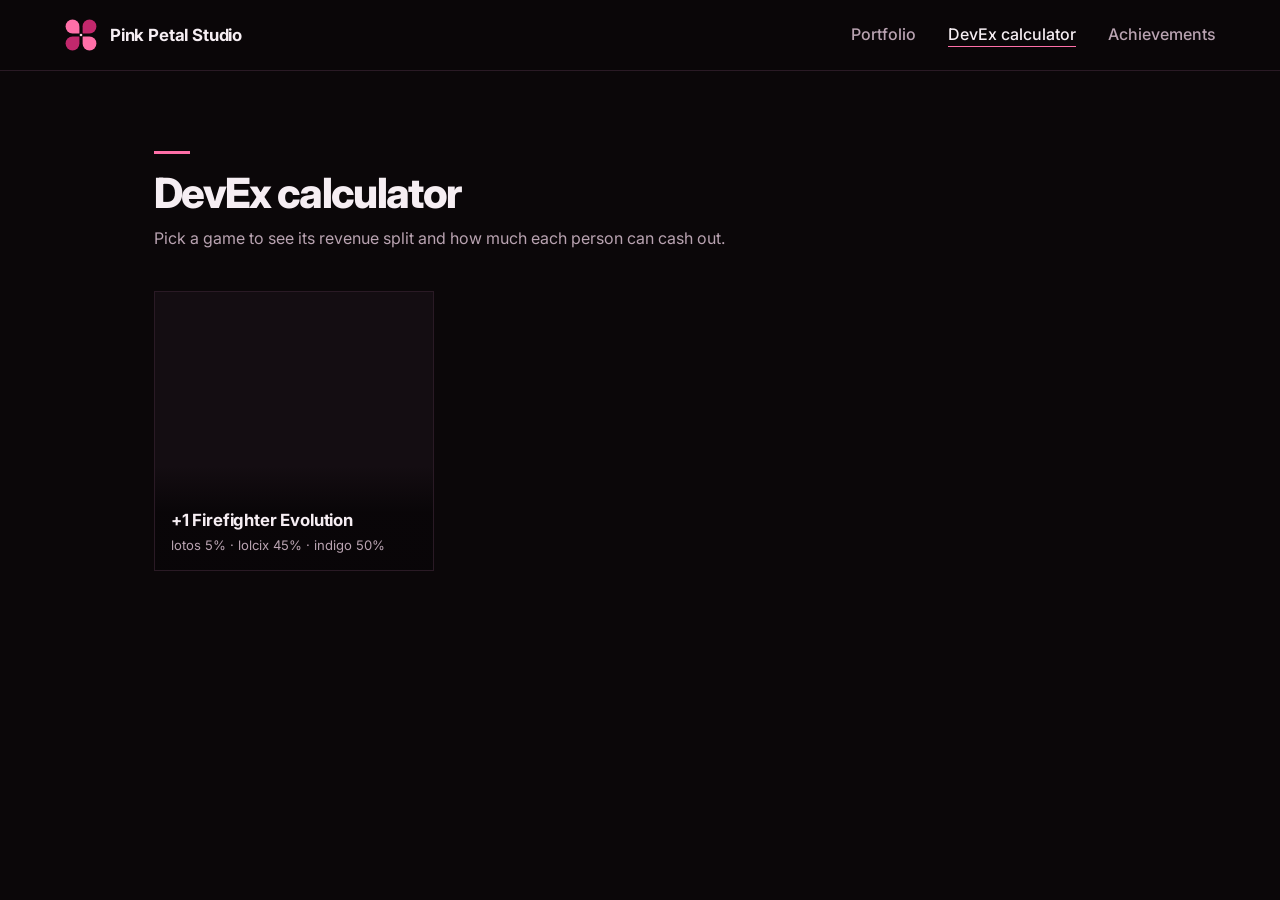
==== devex.html @ 67e87650 "Add DevEx calculator page New nav link next to Portfolio opens devex.html: pick a game, enter the Ro" ====
<!DOCTYPE html>
<html lang="en">
<head>
<meta charset="utf-8">
<meta name="viewport" content="width=device-width, initial-scale=1">
<meta name="theme-color" content="#0b0709">
<title>DevEx calculator – Pink Petal Studio</title>
<link rel="icon" type="image/svg+xml" href="logo.svg">
<link rel="alternate icon" type="image/png" href="favicon.png">
<link rel="preconnect" href="https://fonts.googleapis.com">
<link href="https://fonts.googleapis.com/css2?family=Inter:wght@400;500;600;700;800&display=swap" rel="stylesheet">
<style>
:root{
  --bg:#0b0709; --card:#140d12; --line:#2a1a25; --text:#f6eef3; --mute:#b9a3b1; --dim:#7d6876;
  --accent:#ff6fa8; --ease:cubic-bezier(.2,.8,.2,1);
  --display:'Inter',system-ui,sans-serif; --body:'Inter',system-ui,sans-serif;
  color-scheme:dark;
}
*{box-sizing:border-box;margin:0}
html{background:var(--bg)}
body{font-family:var(--body);color:var(--text);background:var(--bg);line-height:1.6}
::selection{background:var(--accent);color:#000}
a{color:inherit;text-decoration:none}
:focus-visible{outline:2px solid var(--accent);outline-offset:3px}

/* NAV (as on index.html) */
nav{display:flex;justify-content:space-between;align-items:center;gap:16px;padding:18px 5vw;position:sticky;top:0;z-index:10;
  background:rgba(11,7,9,.8);-webkit-backdrop-filter:blur(12px);backdrop-filter:blur(12px);border-bottom:1px solid var(--line)}
.logo{font-family:var(--display);font-weight:700;font-size:1.05rem;letter-spacing:-.01em;display:flex;align-items:center;gap:12px}
.logo img{width:34px;height:34px;display:block}
nav ul{display:flex;gap:32px;list-style:none;font-weight:500}
nav ul a{position:relative;color:var(--mute);transition:color .2s}
nav ul a::after{content:"";position:absolute;left:0;right:0;bottom:-3px;height:1px;background:var(--accent);
  transform:scaleX(0);transform-origin:left;transition:transform .3s var(--ease)}
nav ul a:hover,nav ul a[aria-current]{color:var(--text)}
nav ul a:hover::after,nav ul a:focus-visible::after,nav ul a[aria-current]::after{transform:scaleX(1)}

main{padding:80px 5vw 100px;max-width:1100px;margin:auto}
h1{font-family:var(--display);font-weight:800;font-size:clamp(1.8rem,4.5vw,2.6rem);line-height:1.15;letter-spacing:-.04em;margin-bottom:8px}
h1::before{content:"";display:block;width:36px;height:3px;margin-bottom:16px;background:var(--accent)}
.lead{max-width:60ch;margin-bottom:40px;color:var(--mute)}

/* GAME PICKER (cards as on index.html) */
.gl{display:grid;grid-template-columns:repeat(auto-fill,minmax(220px,280px));gap:16px}
.gcard{position:relative;display:block;aspect-ratio:1;overflow:hidden;background:var(--card);border:1px solid var(--line);
  transition:border-color .25s,transform .25s var(--ease)}
.gcard:hover{border-color:var(--accent);transform:translateY(-3px)}
.gcard img{position:absolute;inset:0;width:100%;height:100%;object-fit:cover;transition:transform .5s var(--ease)}
.gcard:hover img{transform:scale(1.05)}
.gcard .info{position:absolute;left:0;right:0;bottom:0;padding:44px 16px 14px;background:linear-gradient(transparent,rgba(8,5,7,.92) 45%)}
.gcard h3{font-family:var(--display);font-weight:700;font-size:1.05rem;line-height:1.3;letter-spacing:-.01em;margin-bottom:4px}
.gcard .meta{font-size:.82rem;color:var(--mute)}

/* CALCULATOR */
.back{display:inline-block;color:var(--mute);margin-bottom:28px;transition:color .2s}
.back:hover{color:var(--text)}
.game{display:flex;align-items:center;gap:18px}
.game img{width:64px;height:64px;flex:none;background:var(--card)}
.game img:not([src]){visibility:hidden}
.panel{background:var(--card);border:1px solid var(--line);padding:22px;margin-bottom:16px}
label{display:block;color:var(--mute);font-size:.9rem;margin-bottom:8px}
.inp{display:flex;align-items:center;gap:12px;border-bottom:2px solid var(--line);transition:border-color .2s}
.inp:focus-within{border-color:var(--accent)}
.inp input{flex:1;min-width:0;font:inherit;font-family:var(--display);font-weight:800;font-size:clamp(2rem,7vw,3rem);letter-spacing:-.03em;
  font-variant-numeric:tabular-nums;color:var(--text);background:none;border:0;outline:0;padding:4px 0}
.inp input::placeholder{color:var(--dim)}
.inp span{font-weight:700;font-size:1.3rem;color:var(--mute)}
.total{margin-top:12px;color:var(--mute);font-variant-numeric:tabular-nums}
.total b{color:var(--text);font-weight:600}
.people{display:grid;grid-template-columns:repeat(auto-fit,minmax(220px,1fr));gap:16px}
.person{background:var(--card);border:1px solid var(--line);padding:20px 22px}
.who{display:flex;justify-content:space-between;align-items:baseline;gap:12px}
.who b{font-family:var(--display);font-size:1.15rem;font-weight:700}
.who span{color:var(--accent);font-weight:700}
.bar{height:4px;background:var(--line);margin:12px 0 16px}
.bar i{display:block;height:100%;background:var(--accent);transition:width .5s var(--ease)}
.rbx{font-family:var(--display);font-weight:800;font-size:1.9rem;line-height:1.2;letter-spacing:-.03em;font-variant-numeric:tabular-nums;overflow-wrap:anywhere}
.pln{color:var(--mute);font-variant-numeric:tabular-nums}
.pln b{color:var(--text);font-weight:600;font-size:1.1rem}
.note{color:var(--dim);font-size:.85rem;margin-top:18px}
.warn{color:#ff9fc2}

@media (max-width:640px){nav ul{gap:16px;font-size:.9rem}.logo span,nav .wide{display:none}main{padding-top:48px}.gl{grid-template-columns:minmax(0,340px)}}
@media (prefers-reduced-motion:reduce){*,*::before,*::after{animation:none!important;transition:none!important}}
</style>
</head>
<body>
<nav>
  <a class="logo" href="index.html"><img src="logo.svg" alt="Pink Petal Studio logo"><span>Pink Petal Studio</span></a>
  <ul>
    <li><a href="index.html#games">Portfolio</a></li>
    <li><a href="devex.html" aria-current="page">DevEx<span class="wide"> calculator</span></a></li>
    <li><a href="index.html#achievements">Achievements</a></li>
  </ul>
</nav>

<main id="app"></main>

<script src="shared.js"></script>
<script>
const gid = new URLSearchParams(location.search).get('id');
const app = document.getElementById('app');
const nameOf = id => CONFIG.names?.[id] || 'Game '+id;
const splitOf = id => Object.entries(CONFIG.payouts?.[id] || {});
const pln = new Intl.NumberFormat('en-US',{minimumFractionDigits:2,maximumFractionDigits:2});
let games = [], usdPln = CONFIG.usdPln, rateDate = null, rateFailed = false;

// "100000", "100,000", "100 000", "100k", "1.5m" -> number of Robux
function parseRobux(s){
  const m = String(s).toLowerCase().replace(/[\s,_]/g,'').match(/^(\d*\.?\d+)([km]?)$/);
  return m ? +m[1] * (m[2]==='k' ? 1e3 : m[2]==='m' ? 1e6 : 1) : null;
}

function renderPicker(){
  app.innerHTML = `<h1>DevEx calculator</h1>
    <p class="lead">Pick a game to see its revenue split and how much each person can cash out.</p>
    <div class="gl">${CONFIG.games.map(id => {
      const g = games.find(x => x.inputId === id), split = splitOf(id);
      return `<a class="gcard" href="devex.html?id=${encodeURIComponent(id)}">
        ${g?.icon ? `<img src="${esc(g.icon)}" alt="" loading="lazy">` : ''}
        <div class="info"><h3>${esc(g?.name || nameOf(id))}</h3>
        <div class="meta">${split.length ? split.map(([who,p]) => `${esc(who)} ${p}%`).join(' · ') : 'No split set yet'}</div></div>
      </a>`; }).join('')}</div>`;
}

function renderCalc(){
  const split = splitOf(gid), sum = split.reduce((a,[,p]) => a+p, 0);
  app.innerHTML = `<a class="back" href="devex.html">← All games</a>
    <div class="game"><img id="icon" alt=""><div><h1 id="gname">${esc(nameOf(gid))}</h1></div></div>
    <p class="lead">Revenue split: ${split.length ? split.map(([who,p]) => `${esc(who)} ${p}%`).join(' · ') : 'none'}</p>
    ${!split.length ? `<p class="warn">No revenue split set for this game. Add it to CONFIG.payouts in shared.js.</p>` : `
    <div class="panel">
      <label for="rbx">Robux to cash out</label>
      <div class="inp"><input id="rbx" inputmode="decimal" autocomplete="off" placeholder="100,000" aria-describedby="total"><span>R$</span></div>
      <p class="total" id="total" aria-live="polite"></p>
    </div>
    <div class="people">${split.map(([who,p], i) => `<div class="person">
      <div class="who"><b>${esc(who)}</b><span>${p}%</span></div>
      <div class="bar"><i style="width:${Math.min(100,p)}%"></i></div>
      <div class="rbx" id="r${i}">–</div><div class="pln" id="p${i}">&nbsp;</div>
    </div>`).join('')}</div>
    ${sum !== 100 ? `<p class="warn note">The split adds up to ${sum}%, not 100%.</p>` : ''}
    <p class="note" id="rate"></p>`}`;
  const inp = document.getElementById('rbx');
  if(inp){ inp.addEventListener('input', update); update(); }
  showGame();
}

function update(){
  const inp = document.getElementById('rbx'); if(!inp) return;
  const r = parseRobux(inp.value), split = splitOf(gid), usd = r * CONFIG.robuxUsd;
  document.getElementById('total').innerHTML = r == null
    ? (inp.value.trim() ? 'Enter a number, e.g. 100000 or 100k' : 'Enter the amount of Robux the game earned')
    : `= <b>${pln.format(usd)} USD</b> · <b>${pln.format(usd * usdPln)} PLN</b>`;
  split.forEach(([, p], i) => {
    const share = r == null ? null : r * p / 100;
    document.getElementById('r'+i).textContent = share == null ? '–' : nf.format(Math.floor(share))+' R$';
    document.getElementById('p'+i).innerHTML = share == null ? '&nbsp;'
      : `<b>${pln.format(share * CONFIG.robuxUsd * usdPln)} PLN</b> · ${pln.format(share * CONFIG.robuxUsd)} USD`;
  });
  document.getElementById('rate').textContent = `1 R$ = ${CONFIG.robuxUsd} USD · 1 USD = ${usdPln} PLN `+
    (rateDate ? `(NBP rate from ${new Date(rateDate).toLocaleDateString('en-US',{day:'numeric',month:'short',year:'numeric',timeZone:'UTC'})})`
             : rateFailed ? '(fixed rate, live NBP rate unavailable)' : '(loading the NBP rate…)');
}

function showGame(){        // fill in the icon and Roblox name once they load
  const g = games.find(x => x.inputId === gid); if(!g) return;
  if(g.icon) document.getElementById('icon').src = g.icon;
  document.getElementById('gname').textContent = g.name;
  document.title = g.name+' – DevEx calculator';
}

gid ? renderCalc() : renderPicker();
fetchGames().then(g => { games = g; gid ? showGame() : renderPicker(); }).catch(e => console.warn('Could not fetch games:', e));
getJSON('https://api.nbp.pl/api/exchangerates/rates/a/usd/?format=json').then(j => {
  const r = j.rates?.[0]; if(!r?.mid) return;
  usdPln = r.mid; rateDate = r.effectiveDate; update();
}).catch(e => { rateFailed = true; update(); console.warn('Could not fetch the USD/PLN rate:', e); });
</script>
</body>
</html>
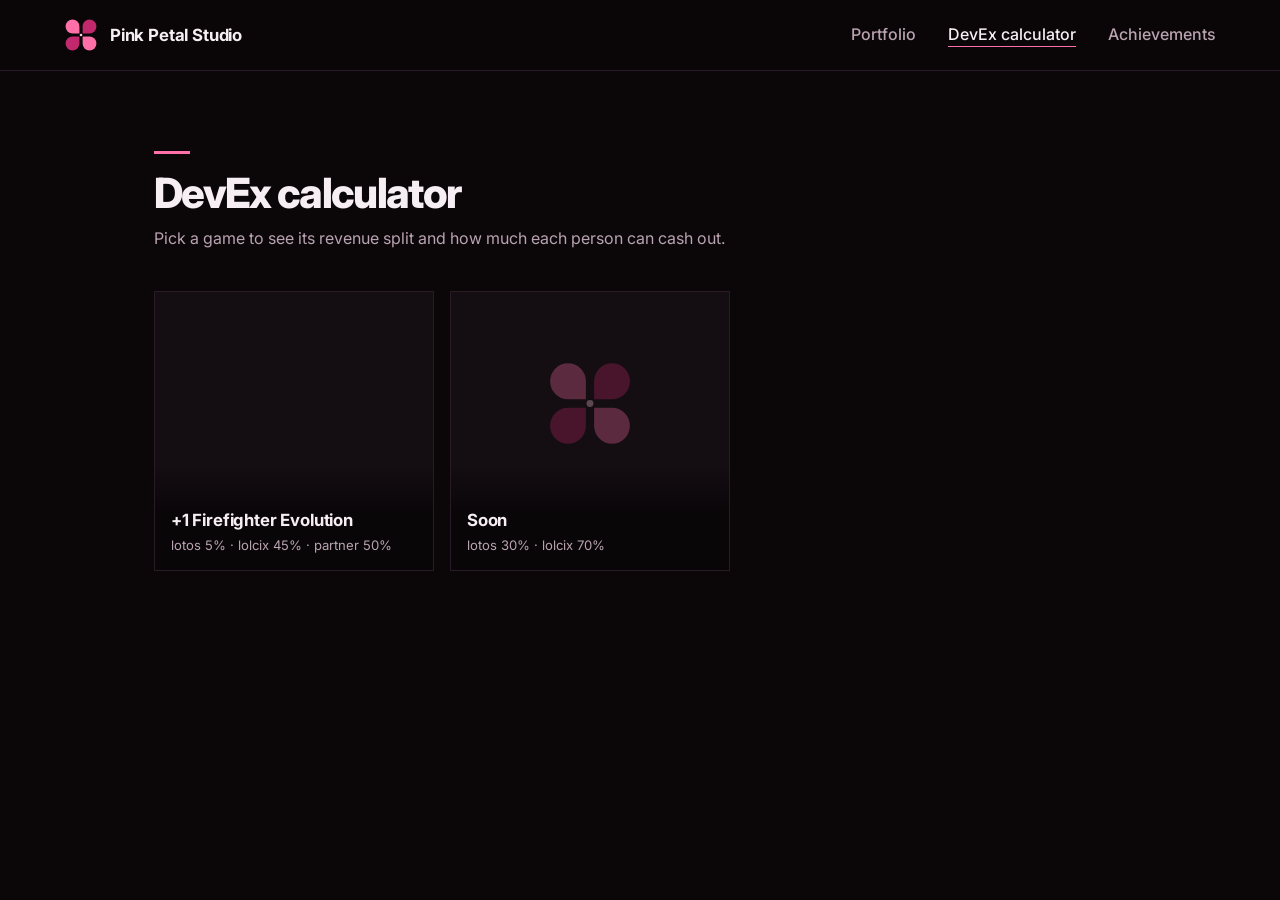
==== commit 41d2dec4: "DevEx calculator: add upcoming game "Soon" (lotos 30%, lolcix 70%) Games that are not on Roblox yet " ====
--- a/devex.html
+++ b/devex.html
@@ -50,6 +50,8 @@
 .gcard .info{position:absolute;left:0;right:0;bottom:0;padding:44px 16px 14px;background:linear-gradient(transparent,rgba(8,5,7,.92) 45%)}
 .gcard h3{font-family:var(--display);font-weight:700;font-size:1.05rem;line-height:1.3;letter-spacing:-.01em;margin-bottom:4px}
 .gcard .meta{font-size:.82rem;color:var(--mute)}
+.gcard .ph{position:absolute;inset:0;display:grid;place-items:center;padding-bottom:20%}
+.gcard .ph img{position:static;width:32%;height:auto;opacity:.3}
 
 /* CALCULATOR */
 .back{display:inline-block;color:var(--mute);margin-bottom:28px;transition:color .2s}
@@ -102,6 +104,7 @@
 const app = document.getElementById('app');
 const nameOf = id => CONFIG.names?.[id] || 'Game '+id;
 const splitOf = id => Object.entries(CONFIG.payouts?.[id] || {});
+const onRoblox = id => CONFIG.games.includes(id);   // other games only have a split (not released yet)
 const pln = new Intl.NumberFormat('en-US',{minimumFractionDigits:2,maximumFractionDigits:2});
 let games = [], usdPln = CONFIG.usdPln, rateDate = null, rateFailed = false;
 
@@ -114,10 +117,10 @@
 function renderPicker(){
   app.innerHTML = `<h1>DevEx calculator</h1>
     <p class="lead">Pick a game to see its revenue split and how much each person can cash out.</p>
-    <div class="gl">${CONFIG.games.map(id => {
+    <div class="gl">${[...new Set([...CONFIG.games, ...Object.keys(CONFIG.payouts || {})])].map(id => {
       const g = games.find(x => x.inputId === id), split = splitOf(id);
       return `<a class="gcard" href="devex.html?id=${encodeURIComponent(id)}">
-        ${g?.icon ? `<img src="${esc(g.icon)}" alt="" loading="lazy">` : ''}
+        ${g?.icon ? `<img src="${esc(g.icon)}" alt="" loading="lazy">` : onRoblox(id) ? '' : '<div class="ph"><img src="logo.svg" alt=""></div>'}
         <div class="info"><h3>${esc(g?.name || nameOf(id))}</h3>
         <div class="meta">${split.length ? split.map(([who,p]) => `${esc(who)} ${p}%`).join(' · ') : 'No split set yet'}</div></div>
       </a>`; }).join('')}</div>`;
@@ -126,7 +129,7 @@
 function renderCalc(){
   const split = splitOf(gid), sum = split.reduce((a,[,p]) => a+p, 0);
   app.innerHTML = `<a class="back" href="devex.html">← All games</a>
-    <div class="game"><img id="icon" alt=""><div><h1 id="gname">${esc(nameOf(gid))}</h1></div></div>
+    <div class="game"><img id="icon" alt=""${onRoblox(gid) ? '' : ' src="logo.svg"'}><div><h1 id="gname">${esc(nameOf(gid))}</h1></div></div>
     <p class="lead">Revenue split: ${split.length ? split.map(([who,p]) => `${esc(who)} ${p}%`).join(' · ') : 'none'}</p>
     ${!split.length ? `<p class="warn">No revenue split set for this game. Add it to CONFIG.payouts in shared.js.</p>` : `
     <div class="panel">
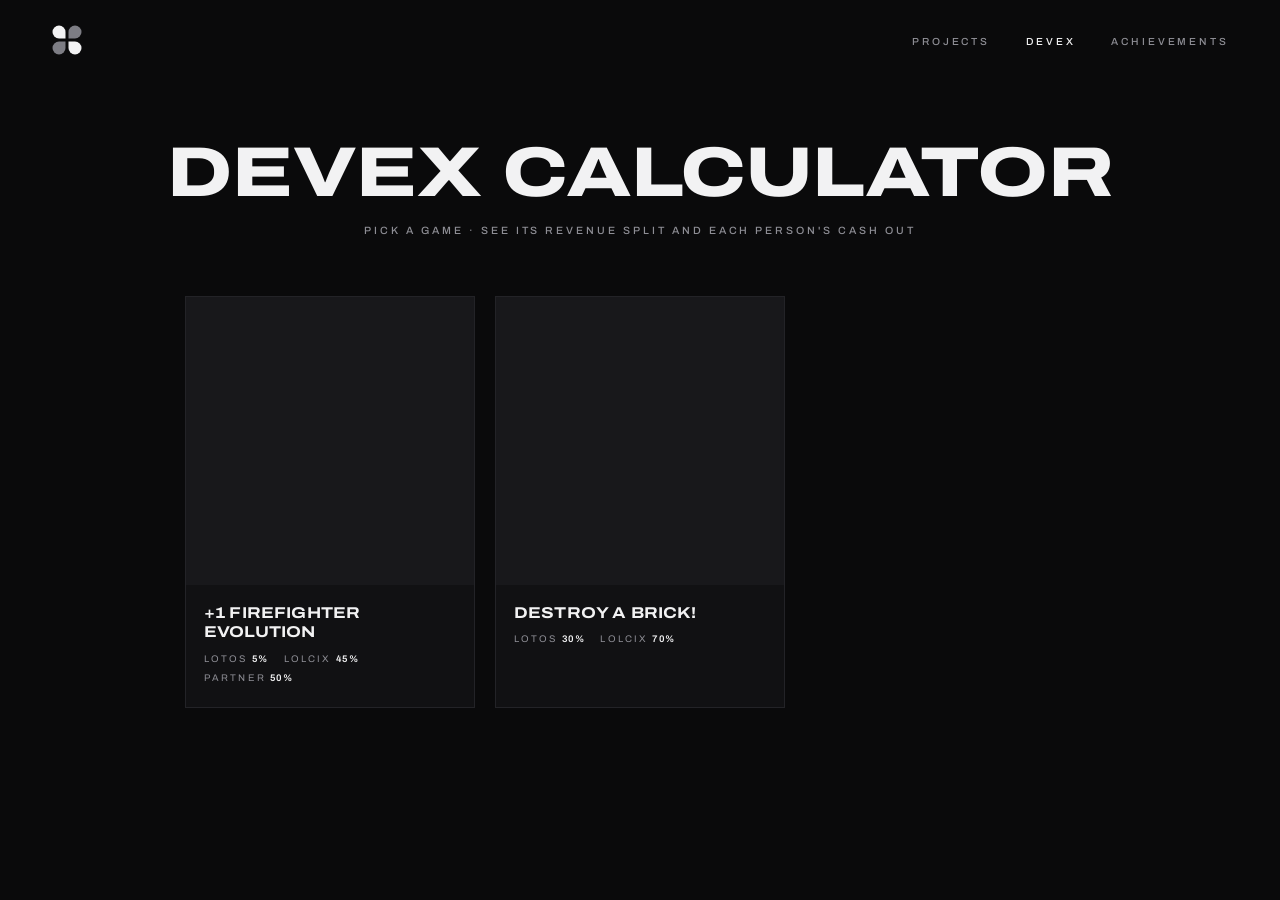
==== commit 29039d81: "Redesign: black monochrome look with wide display type - site.css: shared look for all pages (Archiv" ====
--- a/devex.html
+++ b/devex.html
@@ -3,95 +3,60 @@
 <head>
 <meta charset="utf-8">
 <meta name="viewport" content="width=device-width, initial-scale=1">
-<meta name="theme-color" content="#0b0709">
+<meta name="theme-color" content="#0a0a0b">
 <title>DevEx calculator – Pink Petal Studio</title>
 <link rel="icon" type="image/svg+xml" href="logo.svg">
 <link rel="alternate icon" type="image/png" href="favicon.png">
 <link rel="preconnect" href="https://fonts.googleapis.com">
-<link href="https://fonts.googleapis.com/css2?family=Inter:wght@400;500;600;700;800&display=swap" rel="stylesheet">
+<link rel="preconnect" href="https://fonts.gstatic.com" crossorigin>
+<link href="https://fonts.googleapis.com/css2?family=Archivo:wdth,wght@100..125,400..800&display=swap" rel="stylesheet">
+<link rel="stylesheet" href="site.css">
 <style>
-:root{
-  --bg:#0b0709; --card:#140d12; --line:#2a1a25; --text:#f6eef3; --mute:#b9a3b1; --dim:#7d6876;
-  --accent:#ff6fa8; --ease:cubic-bezier(.2,.8,.2,1);
-  --display:'Inter',system-ui,sans-serif; --body:'Inter',system-ui,sans-serif;
-  color-scheme:dark;
-}
-*{box-sizing:border-box;margin:0}
-html{background:var(--bg)}
-body{font-family:var(--body);color:var(--text);background:var(--bg);line-height:1.6}
-::selection{background:var(--accent);color:#000}
-a{color:inherit;text-decoration:none}
-:focus-visible{outline:2px solid var(--accent);outline-offset:3px}
-
-/* NAV (as on index.html) */
-nav{display:flex;justify-content:space-between;align-items:center;gap:16px;padding:18px 5vw;position:sticky;top:0;z-index:10;
-  background:rgba(11,7,9,.8);-webkit-backdrop-filter:blur(12px);backdrop-filter:blur(12px);border-bottom:1px solid var(--line)}
-.logo{font-family:var(--display);font-weight:700;font-size:1.05rem;letter-spacing:-.01em;display:flex;align-items:center;gap:12px}
-.logo img{width:34px;height:34px;display:block}
-nav ul{display:flex;gap:32px;list-style:none;font-weight:500}
-nav ul a{position:relative;color:var(--mute);transition:color .2s}
-nav ul a::after{content:"";position:absolute;left:0;right:0;bottom:-3px;height:1px;background:var(--accent);
-  transform:scaleX(0);transform-origin:left;transition:transform .3s var(--ease)}
-nav ul a:hover,nav ul a[aria-current]{color:var(--text)}
-nav ul a:hover::after,nav ul a:focus-visible::after,nav ul a[aria-current]::after{transform:scaleX(1)}
-
-main{padding:80px 5vw 100px;max-width:1100px;margin:auto}
-h1{font-family:var(--display);font-weight:800;font-size:clamp(1.8rem,4.5vw,2.6rem);line-height:1.15;letter-spacing:-.04em;margin-bottom:8px}
-h1::before{content:"";display:block;width:36px;height:3px;margin-bottom:16px;background:var(--accent)}
-.lead{max-width:60ch;margin-bottom:40px;color:var(--mute)}
-
-/* GAME PICKER (cards as on index.html) */
-.gl{display:grid;grid-template-columns:repeat(auto-fill,minmax(220px,280px));gap:16px}
-.gcard{position:relative;display:block;aspect-ratio:1;overflow:hidden;background:var(--card);border:1px solid var(--line);
-  transition:border-color .25s,transform .25s var(--ease)}
-.gcard:hover{border-color:var(--accent);transform:translateY(-3px)}
-.gcard img{position:absolute;inset:0;width:100%;height:100%;object-fit:cover;transition:transform .5s var(--ease)}
-.gcard:hover img{transform:scale(1.05)}
-.gcard .info{position:absolute;left:0;right:0;bottom:0;padding:44px 16px 14px;background:linear-gradient(transparent,rgba(8,5,7,.92) 45%)}
-.gcard h3{font-family:var(--display);font-weight:700;font-size:1.05rem;line-height:1.3;letter-spacing:-.01em;margin-bottom:4px}
-.gcard .meta{font-size:.82rem;color:var(--mute)}
-.gcard .ph{position:absolute;inset:0;display:grid;place-items:center;padding-bottom:20%}
-.gcard .ph img{position:static;width:32%;height:auto;opacity:.3}
+main{padding:140px 6vw 110px;max-width:1180px;margin:auto}
+.head{text-align:center;margin-bottom:56px}
+.head h1{font-size:clamp(2rem,6vw,4.4rem)}
+.head .caps{margin-top:16px;display:block}
 
 /* CALCULATOR */
-.back{display:inline-block;color:var(--mute);margin-bottom:28px;transition:color .2s}
+.back{display:inline-block;margin-bottom:34px;transition:color .2s}
 .back:hover{color:var(--text)}
-.game{display:flex;align-items:center;gap:18px}
-.game img{width:64px;height:64px;flex:none;background:var(--card)}
+.game{display:flex;align-items:center;gap:22px;margin-bottom:12px}
+.game img{width:72px;height:72px;flex:none;background:var(--panel);object-fit:cover;filter:grayscale(1) contrast(1.1)}
 .game img:not([src]){visibility:hidden}
-.panel{background:var(--card);border:1px solid var(--line);padding:22px;margin-bottom:16px}
-label{display:block;color:var(--mute);font-size:.9rem;margin-bottom:8px}
-.inp{display:flex;align-items:center;gap:12px;border-bottom:2px solid var(--line);transition:border-color .2s}
-.inp:focus-within{border-color:var(--accent)}
-.inp input{flex:1;min-width:0;font:inherit;font-family:var(--display);font-weight:800;font-size:clamp(2rem,7vw,3rem);letter-spacing:-.03em;
-  font-variant-numeric:tabular-nums;color:var(--text);background:none;border:0;outline:0;padding:4px 0}
-.inp input::placeholder{color:var(--dim)}
-.inp span{font-weight:700;font-size:1.3rem;color:var(--mute)}
-.total{margin-top:12px;color:var(--mute);font-variant-numeric:tabular-nums}
+.game h1{font-size:clamp(1.5rem,4.2vw,2.8rem);line-height:1.05}
+.split-line{margin:6px 0 40px}
+.calc{padding:30px 32px;margin-bottom:18px}
+label{display:block;margin-bottom:10px}
+.inp{display:flex;align-items:center;gap:14px;border-bottom:1px solid var(--line);transition:border-color .2s}
+.inp:focus-within{border-color:var(--text)}
+.inp input{flex:1;min-width:0;font:inherit;font-stretch:125%;font-weight:800;font-size:clamp(2rem,7vw,3.4rem);letter-spacing:-.01em;
+  font-variant-numeric:tabular-nums;color:var(--text);background:none;border:0;outline:0;padding:6px 0}
+.inp input::placeholder{color:#2e2e33}
+.inp span{font-weight:600;font-size:1.1rem;letter-spacing:.1em;color:var(--mute)}
+.total{margin-top:14px;color:var(--mute);font-size:.85rem;font-variant-numeric:tabular-nums}
 .total b{color:var(--text);font-weight:600}
-.people{display:grid;grid-template-columns:repeat(auto-fit,minmax(220px,1fr));gap:16px}
-.person{background:var(--card);border:1px solid var(--line);padding:20px 22px}
+.people{display:grid;grid-template-columns:repeat(auto-fit,minmax(230px,1fr));gap:18px}
+.person{padding:24px 26px}
 .who{display:flex;justify-content:space-between;align-items:baseline;gap:12px}
-.who b{font-family:var(--display);font-size:1.15rem;font-weight:700}
-.who span{color:var(--accent);font-weight:700}
-.bar{height:4px;background:var(--line);margin:12px 0 16px}
-.bar i{display:block;height:100%;background:var(--accent);transition:width .5s var(--ease)}
-.rbx{font-family:var(--display);font-weight:800;font-size:1.9rem;line-height:1.2;letter-spacing:-.03em;font-variant-numeric:tabular-nums;overflow-wrap:anywhere}
-.pln{color:var(--mute);font-variant-numeric:tabular-nums}
-.pln b{color:var(--text);font-weight:600;font-size:1.1rem}
-.note{color:var(--dim);font-size:.85rem;margin-top:18px}
-.warn{color:#ff9fc2}
+.who b{font-stretch:118%;font-weight:700;font-size:1rem;text-transform:uppercase;letter-spacing:.04em}
+.who span{font-size:.7rem;font-weight:600;letter-spacing:.2em;color:var(--mute)}
+.bar{height:2px;background:var(--line);margin:14px 0 18px}
+.bar i{display:block;height:100%;background:var(--text);transition:width .5s var(--ease)}
+.rbx{font-stretch:118%;font-weight:800;font-size:1.8rem;line-height:1.2;letter-spacing:-.01em;font-variant-numeric:tabular-nums;overflow-wrap:anywhere}
+.pln{margin-top:4px;color:var(--mute);font-size:.82rem;font-variant-numeric:tabular-nums}
+.pln b{color:var(--text);font-weight:600;font-size:1rem}
+.note{color:var(--dim);font-size:.78rem;margin-top:22px}
+.warn{color:#d9a0a0}
 
-@media (max-width:640px){nav ul{gap:16px;font-size:.9rem}.logo span,nav .wide{display:none}main{padding-top:48px}.gl{grid-template-columns:minmax(0,340px)}}
-@media (prefers-reduced-motion:reduce){*,*::before,*::after{animation:none!important;transition:none!important}}
+@media (max-width:640px){main{padding-top:110px}.calc{padding:24px 20px}}
 </style>
 </head>
 <body>
-<nav>
-  <a class="logo" href="index.html"><img src="logo.svg" alt="Pink Petal Studio logo"><span>Pink Petal Studio</span></a>
+<nav class="nav" id="nav">
+  <a class="mark" href="index.html"><img src="logo-mono.svg" alt="Pink Petal Studio"></a>
   <ul>
-    <li><a href="index.html#games">Portfolio</a></li>
-    <li><a href="devex.html" aria-current="page">DevEx<span class="wide"> calculator</span></a></li>
+    <li><a href="index.html#games">Projects</a></li>
+    <li><a href="devex.html" aria-current="page">DevEx</a></li>
     <li><a href="index.html#achievements">Achievements</a></li>
   </ul>
 </nav>
@@ -115,29 +80,29 @@
 }
 
 function renderPicker(){
-  app.innerHTML = `<h1>DevEx calculator</h1>
-    <p class="lead">Pick a game to see its revenue split and how much each person can cash out.</p>
+  app.innerHTML = `<div class="head"><h1 class="wide">DevEx calculator</h1>
+    <span class="caps">Pick a game · see its revenue split and each person's cash out</span></div>
     <div class="gl">${[...new Set([...CONFIG.games, ...Object.keys(CONFIG.payouts || {})])].map(id => {
       const g = games.find(x => x.inputId === id), split = splitOf(id);
       return `<a class="gcard" href="devex.html?id=${encodeURIComponent(id)}">
-        ${g?.icon ? `<img src="${esc(g.icon)}" alt="" loading="lazy">` : onRoblox(id) ? '' : '<div class="ph"><img src="logo.svg" alt=""></div>'}
+        <div class="img">${g?.icon ? `<img src="${esc(g.icon)}" alt="" loading="lazy">` : onRoblox(id) ? '' : '<div class="ph"><img src="logo-mono.svg" alt=""></div>'}</div>
         <div class="info"><h3>${esc(g?.name || nameOf(id))}</h3>
-        <div class="meta">${split.length ? split.map(([who,p]) => `${esc(who)} ${p}%`).join(' · ') : 'No split set yet'}</div></div>
+        <div class="meta">${split.length ? split.map(([who,p]) => `<span>${esc(who)} <b>${p}%</b></span>`).join('') : 'No split set yet'}</div></div>
       </a>`; }).join('')}</div>`;
 }
 
 function renderCalc(){
   const split = splitOf(gid), sum = split.reduce((a,[,p]) => a+p, 0);
-  app.innerHTML = `<a class="back" href="devex.html">← All games</a>
-    <div class="game"><img id="icon" alt=""${onRoblox(gid) ? '' : ' src="logo.svg"'}><div><h1 id="gname">${esc(nameOf(gid))}</h1></div></div>
-    <p class="lead">Revenue split: ${split.length ? split.map(([who,p]) => `${esc(who)} ${p}%`).join(' · ') : 'none'}</p>
+  app.innerHTML = `<a class="back caps" href="devex.html">← All games</a>
+    <div class="game"><img id="icon" alt=""${onRoblox(gid) ? '' : ' src="logo-mono.svg"'}><h1 class="wide" id="gname">${esc(nameOf(gid))}</h1></div>
+    <p class="caps split-line">Revenue split · ${split.length ? split.map(([who,p]) => `${esc(who)} ${p}%`).join(' · ') : 'none'}</p>
     ${!split.length ? `<p class="warn">No revenue split set for this game. Add it to CONFIG.payouts in shared.js.</p>` : `
-    <div class="panel">
-      <label for="rbx">Robux to cash out</label>
+    <div class="panel calc">
+      <label class="caps" for="rbx">Robux to cash out</label>
       <div class="inp"><input id="rbx" inputmode="decimal" autocomplete="off" placeholder="100,000" aria-describedby="total"><span>R$</span></div>
       <p class="total" id="total" aria-live="polite"></p>
     </div>
-    <div class="people">${split.map(([who,p], i) => `<div class="person">
+    <div class="people">${split.map(([who,p], i) => `<div class="panel person">
       <div class="who"><b>${esc(who)}</b><span>${p}%</span></div>
       <div class="bar"><i style="width:${Math.min(100,p)}%"></i></div>
       <div class="rbx" id="r${i}">–</div><div class="pln" id="p${i}">&nbsp;</div>
@@ -179,6 +144,9 @@
   const r = j.rates?.[0]; if(!r?.mid) return;
   usdPln = r.mid; rateDate = r.effectiveDate; update();
 }).catch(e => { rateFailed = true; update(); console.warn('Could not fetch the USD/PLN rate:', e); });
+
+const nav = document.getElementById('nav');
+addEventListener('scroll', () => nav.classList.toggle('solid', scrollY > 40), {passive:true});
 </script>
 </body>
 </html>
--- a/site.css
+++ b/site.css
@@ -0,0 +1,76 @@
+/* ============================================================
+   Shared look of all pages: black, monochrome, wide display type
+   ============================================================ */
+:root{
+  --bg:#0a0a0b; --panel:#111113; --panel2:#18181b; --line:#232327; --text:#f2f2f3; --mute:#8e8e95; --dim:#55555c;
+  --font:'Archivo',system-ui,sans-serif;
+  --ease:cubic-bezier(.2,.8,.2,1);
+  color-scheme:dark;
+}
+*{box-sizing:border-box;margin:0}
+html{background:var(--bg)}
+html.motion{scroll-behavior:smooth}
+body{font-family:var(--font);color:var(--text);background:var(--bg);line-height:1.6;-webkit-font-smoothing:antialiased}
+::selection{background:var(--text);color:var(--bg)}
+a{color:inherit;text-decoration:none}
+:focus-visible{outline:1px solid var(--text);outline-offset:4px}
+
+/* type */
+.wide{font-family:var(--font);font-stretch:125%;font-weight:800;text-transform:uppercase;letter-spacing:-.01em;line-height:.95}
+.caps{font-size:.66rem;font-weight:500;letter-spacing:.28em;text-transform:uppercase;color:var(--mute)}
+.title{font-family:var(--font);font-stretch:112%;font-weight:700;text-transform:uppercase;letter-spacing:.07em;line-height:1.15;font-size:clamp(1.5rem,3.2vw,2.3rem)}
+.lead{color:var(--mute);font-size:.88rem;line-height:1.7;max-width:46ch}
+
+/* nav */
+.nav{position:fixed;top:0;left:0;right:0;z-index:20;display:flex;justify-content:space-between;align-items:center;gap:16px;
+  padding:24px 4vw;transition:background-color .3s,padding .3s}
+.nav.solid{background:rgba(10,10,11,.82);-webkit-backdrop-filter:blur(10px);backdrop-filter:blur(10px);padding-block:16px}
+.nav .mark{display:flex;align-items:center}
+.nav .mark img{width:32px;height:32px;display:block}
+.nav ul{display:flex;gap:clamp(18px,3vw,36px);list-style:none;padding:0}
+.nav ul a{font-size:.64rem;font-weight:500;letter-spacing:.28em;text-transform:uppercase;color:var(--mute);transition:color .2s}
+.nav ul a:hover,.nav ul a[aria-current]{color:var(--text)}
+
+/* side rails: games on the left, "scroll" on the right */
+.rail{position:fixed;bottom:30px;z-index:15;display:flex;flex-direction:column;align-items:center;gap:14px;transition:opacity .3s}
+.rail.left{left:4vw}
+.rail.right{right:4vw}
+.rail.left a{display:block;width:16px;height:16px;opacity:.55;transition:opacity .2s}
+.rail.left a:hover{opacity:1}
+.rail.left img{width:100%;height:100%;object-fit:cover;filter:grayscale(1) contrast(1.2)}
+.scroll{writing-mode:vertical-rl;font-size:.56rem;font-weight:500;letter-spacing:.32em;text-transform:uppercase;color:var(--mute);
+  display:flex;align-items:center;gap:14px}
+.scroll::after{content:"";width:1px;height:48px;background:currentColor}
+.scroll:hover{color:var(--text)}
+.rail.gone{opacity:0;pointer-events:none}
+
+/* buttons, panels */
+.btn{display:inline-block;padding:14px 48px;background:var(--panel2);border:1px solid var(--line);color:#c9c9cf;
+  font-size:.62rem;font-weight:500;letter-spacing:.32em;text-transform:uppercase;transition:background-color .25s,color .25s,border-color .25s}
+.btn:hover{background:var(--text);color:var(--bg);border-color:var(--text)}
+.panel{background:var(--panel);border:1px solid var(--line)}
+
+/* game cards */
+.gl{display:grid;grid-template-columns:repeat(auto-fill,minmax(230px,290px));justify-content:center;gap:20px}
+.gcard{position:relative;display:block;background:var(--panel);border:1px solid var(--line);transition:border-color .3s}
+.gcard:hover{border-color:#3d3d44}
+.gcard .img{position:relative;aspect-ratio:1;overflow:hidden;background:var(--panel2)}
+.gcard .img img{position:absolute;inset:0;width:100%;height:100%;object-fit:cover;filter:grayscale(1) contrast(1.08);transition:filter .5s,transform .7s var(--ease)}
+.gcard:hover .img img{filter:none;transform:scale(1.04)}
+.gcard .info{padding:18px 18px 20px}
+.gcard h3{font-stretch:118%;font-weight:700;font-size:.98rem;text-transform:uppercase;letter-spacing:.01em;line-height:1.25}
+.gcard .meta{margin-top:10px;display:flex;flex-wrap:wrap;gap:4px 16px;font-size:.6rem;letter-spacing:.22em;text-transform:uppercase;color:var(--mute)}
+.gcard .meta b{color:var(--text);font-weight:600;letter-spacing:.06em}
+.ph{position:absolute;inset:0;display:grid;place-items:center}
+.ph img{position:static!important;width:30%!important;height:auto!important;opacity:.25;filter:none!important;transform:none!important}
+.gcard .live{width:6px;height:6px;border-radius:50%;background:var(--text);display:inline-block;margin-right:7px;vertical-align:middle;animation:ping 2s infinite}
+@keyframes ping{0%{box-shadow:0 0 0 0 rgba(242,242,243,.45)}70%,100%{box-shadow:0 0 0 7px rgba(242,242,243,0)}}
+
+footer{text-align:center;padding:34px 4vw;border-top:1px solid var(--line)}
+
+@media (max-width:640px){
+  .rail{display:none}
+  .nav ul a{letter-spacing:.2em}
+  .gl{grid-template-columns:minmax(0,340px)}
+}
+@media (prefers-reduced-motion:reduce){*,*::before,*::after{animation:none!important;transition:none!important}}
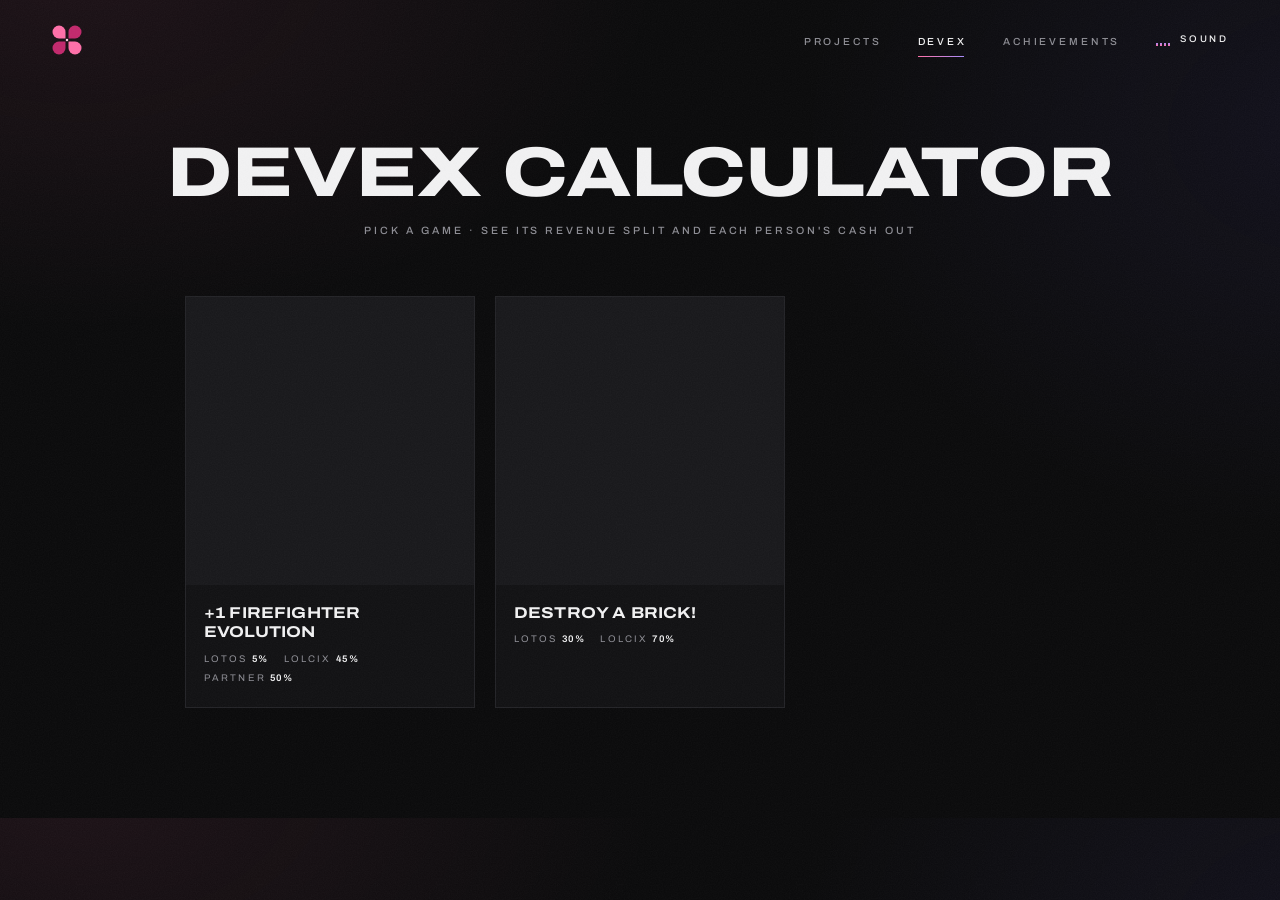
==== commit d12c1e24: "More motion, sound and color: fx.js, gradients, petals - fx.js (new, all pages): synthesized hover/c" ====
--- a/devex.html
+++ b/devex.html
@@ -21,14 +21,15 @@
 .back{display:inline-block;margin-bottom:34px;transition:color .2s}
 .back:hover{color:var(--text)}
 .game{display:flex;align-items:center;gap:22px;margin-bottom:12px}
-.game img{width:72px;height:72px;flex:none;background:var(--panel);object-fit:cover;filter:grayscale(1) contrast(1.1)}
+.game img{width:72px;height:72px;flex:none;background:var(--panel);object-fit:cover}
 .game img:not([src]){visibility:hidden}
 .game h1{font-size:clamp(1.5rem,4.2vw,2.8rem);line-height:1.05}
 .split-line{margin:6px 0 40px}
-.calc{padding:30px 32px;margin-bottom:18px}
+.calc{padding:30px 32px;margin-bottom:18px;border-color:transparent;
+  background:linear-gradient(var(--panel),var(--panel)) padding-box,linear-gradient(140deg,rgba(255,111,168,.55),rgba(167,139,250,.3) 40%,var(--line) 75%) border-box}
 label{display:block;margin-bottom:10px}
 .inp{display:flex;align-items:center;gap:14px;border-bottom:1px solid var(--line);transition:border-color .2s}
-.inp:focus-within{border-color:var(--text)}
+.inp:focus-within{border-color:var(--pink)}
 .inp input{flex:1;min-width:0;font:inherit;font-stretch:125%;font-weight:800;font-size:clamp(2rem,7vw,3.4rem);letter-spacing:-.01em;
   font-variant-numeric:tabular-nums;color:var(--text);background:none;border:0;outline:0;padding:6px 0}
 .inp input::placeholder{color:#2e2e33}
@@ -39,9 +40,9 @@
 .person{padding:24px 26px}
 .who{display:flex;justify-content:space-between;align-items:baseline;gap:12px}
 .who b{font-stretch:118%;font-weight:700;font-size:1rem;text-transform:uppercase;letter-spacing:.04em}
-.who span{font-size:.7rem;font-weight:600;letter-spacing:.2em;color:var(--mute)}
+.who span{font-size:.7rem;font-weight:600;letter-spacing:.2em;background:var(--grad);-webkit-background-clip:text;background-clip:text;color:transparent}
 .bar{height:2px;background:var(--line);margin:14px 0 18px}
-.bar i{display:block;height:100%;background:var(--text);transition:width .5s var(--ease)}
+.bar i{display:block;height:100%;background:var(--grad);transition:width .5s var(--ease)}
 .rbx{font-stretch:118%;font-weight:800;font-size:1.8rem;line-height:1.2;letter-spacing:-.01em;font-variant-numeric:tabular-nums;overflow-wrap:anywhere}
 .pln{margin-top:4px;color:var(--mute);font-size:.82rem;font-variant-numeric:tabular-nums}
 .pln b{color:var(--text);font-weight:600;font-size:1rem}
@@ -53,7 +54,7 @@
 </head>
 <body>
 <nav class="nav" id="nav">
-  <a class="mark" href="index.html"><img src="logo-mono.svg" alt="Pink Petal Studio"></a>
+  <a class="mark" href="index.html"><img src="logo.svg" alt="Pink Petal Studio"></a>
   <ul>
     <li><a href="index.html#games">Projects</a></li>
     <li><a href="devex.html" aria-current="page">DevEx</a></li>
@@ -64,6 +65,7 @@
 <main id="app"></main>
 
 <script src="shared.js"></script>
+<script src="fx.js"></script>
 <script>
 const gid = new URLSearchParams(location.search).get('id');
 const app = document.getElementById('app');
@@ -80,7 +82,7 @@
 }
 
 function renderPicker(){
-  app.innerHTML = `<div class="head"><h1 class="wide">DevEx calculator</h1>
+  app.innerHTML = `<div class="head"><h1 class="wide shine">DevEx calculator</h1>
     <span class="caps">Pick a game · see its revenue split and each person's cash out</span></div>
     <div class="gl">${[...new Set([...CONFIG.games, ...Object.keys(CONFIG.payouts || {})])].map(id => {
       const g = games.find(x => x.inputId === id), split = splitOf(id);
@@ -94,7 +96,7 @@
 function renderCalc(){
   const split = splitOf(gid), sum = split.reduce((a,[,p]) => a+p, 0);
   app.innerHTML = `<a class="back caps" href="devex.html">← All games</a>
-    <div class="game"><img id="icon" alt=""${onRoblox(gid) ? '' : ' src="logo-mono.svg"'}><h1 class="wide" id="gname">${esc(nameOf(gid))}</h1></div>
+    <div class="game"><img id="icon" alt=""${onRoblox(gid) ? '' : ' src="logo-mono.svg"'}><h1 class="wide shine" id="gname">${esc(nameOf(gid))}</h1></div>
     <p class="caps split-line">Revenue split · ${split.length ? split.map(([who,p]) => `${esc(who)} ${p}%`).join(' · ') : 'none'}</p>
     ${!split.length ? `<p class="warn">No revenue split set for this game. Add it to CONFIG.payouts in shared.js.</p>` : `
     <div class="panel calc">
--- a/site.css
+++ b/site.css
@@ -1,76 +1,148 @@
 /* ============================================================
-   Shared look of all pages: black, monochrome, wide display type
+   Shared look of all pages: near-black base, wide display type and
+   pink → violet gradient accents (the petal colors of the logo).
+   Motion and sound live in fx.js.
    ============================================================ */
 :root{
   --bg:#0a0a0b; --panel:#111113; --panel2:#18181b; --line:#232327; --text:#f2f2f3; --mute:#8e8e95; --dim:#55555c;
+  --pink:#ff6fa8; --violet:#a78bfa; --indigo:#7c6cff; --peach:#ffb38a;
+  --grad:linear-gradient(90deg,var(--pink),var(--violet));
+  --grad-warm:linear-gradient(90deg,var(--peach),var(--pink) 45%,var(--violet));
+  --grad-deep:linear-gradient(90deg,#d63f7e,#7357e8);    /* darker, for white text on top */
   --font:'Archivo',system-ui,sans-serif;
   --ease:cubic-bezier(.2,.8,.2,1);
   color-scheme:dark;
 }
 *{box-sizing:border-box;margin:0}
-html{background:var(--bg)}
+/* soft pink / violet light in the corners instead of flat black */
+html{background:
+  radial-gradient(900px 560px at 6% -4%,rgba(255,111,168,.08),transparent 65%),
+  radial-gradient(820px 620px at 104% 16%,rgba(124,108,255,.07),transparent 65%),
+  var(--bg)}
 html.motion{scroll-behavior:smooth}
-body{font-family:var(--font);color:var(--text);background:var(--bg);line-height:1.6;-webkit-font-smoothing:antialiased}
-::selection{background:var(--text);color:var(--bg)}
+body{font-family:var(--font);color:var(--text);line-height:1.6;-webkit-font-smoothing:antialiased}
+/* film grain over everything */
+body::after{content:"";position:fixed;inset:0;z-index:70;pointer-events:none;opacity:.045;
+  background-image:url("data:image/svg+xml,%3Csvg xmlns='http://www.w3.org/2000/svg' width='180' height='180'%3E%3Cfilter id='n'%3E%3CfeTurbulence type='fractalNoise' baseFrequency='.85' numOctaves='2' stitchTiles='stitch'/%3E%3CfeColorMatrix type='saturate' values='0'/%3E%3C/filter%3E%3Crect width='100%25' height='100%25' filter='url(%23n)'/%3E%3C/svg%3E")}
+::selection{background:var(--pink);color:#0a0a0b}
 a{color:inherit;text-decoration:none}
-:focus-visible{outline:1px solid var(--text);outline-offset:4px}
+:focus-visible{outline:1px solid var(--pink);outline-offset:4px}
 
 /* type */
 .wide{font-family:var(--font);font-stretch:125%;font-weight:800;text-transform:uppercase;letter-spacing:-.01em;line-height:.95}
 .caps{font-size:.66rem;font-weight:500;letter-spacing:.28em;text-transform:uppercase;color:var(--mute)}
 .title{font-family:var(--font);font-stretch:112%;font-weight:700;text-transform:uppercase;letter-spacing:.07em;line-height:1.15;font-size:clamp(1.5rem,3.2vw,2.3rem)}
 .lead{color:var(--mute);font-size:.88rem;line-height:1.7;max-width:46ch}
+.grad-text{background:var(--grad);-webkit-background-clip:text;background-clip:text;color:transparent}
+
+/* heading letters that rise in one by one (fx.js, [data-split]) and the light that later sweeps over them */
+.ch{display:inline-block;animation:ch-in 1s var(--ease) backwards;animation-delay:calc(var(--i) * 45ms + .15s)}
+@keyframes ch-in{from{opacity:0;transform:translateY(.45em) rotate(8deg) scale(.9);filter:blur(10px)}}
+.shine{background:linear-gradient(100deg,var(--text) 0 40%,#ffc2dc 46%,#d6c8ff 52%,var(--text) 58% 100%);background-size:280% 100%;background-position:100% 0;
+  -webkit-background-clip:text;background-clip:text;color:transparent;animation:shine 7s ease-in-out 1.5s infinite}
+@keyframes shine{0%{background-position:100% 0}32%,100%{background-position:0 0}}
 
 /* nav */
 .nav{position:fixed;top:0;left:0;right:0;z-index:20;display:flex;justify-content:space-between;align-items:center;gap:16px;
   padding:24px 4vw;transition:background-color .3s,padding .3s}
-.nav.solid{background:rgba(10,10,11,.82);-webkit-backdrop-filter:blur(10px);backdrop-filter:blur(10px);padding-block:16px}
+.nav.solid{background:rgba(10,10,11,.78);-webkit-backdrop-filter:blur(12px);backdrop-filter:blur(12px);padding-block:16px}
+.nav.solid::after{content:"";position:absolute;left:0;right:0;bottom:0;height:1px;
+  background:linear-gradient(90deg,transparent,rgba(255,111,168,.35),rgba(167,139,250,.35),transparent)}
 .nav .mark{display:flex;align-items:center}
-.nav .mark img{width:32px;height:32px;display:block}
-.nav ul{display:flex;gap:clamp(18px,3vw,36px);list-style:none;padding:0}
-.nav ul a{font-size:.64rem;font-weight:500;letter-spacing:.28em;text-transform:uppercase;color:var(--mute);transition:color .2s}
+.nav .mark img{width:32px;height:32px;display:block;transition:transform .9s cubic-bezier(.3,1.5,.4,1)}
+.nav .mark:hover img{transform:rotate(90deg) scale(1.08)}
+.nav ul{display:flex;align-items:center;gap:clamp(18px,3vw,36px);list-style:none;padding:0}
+.nav ul a{position:relative;display:inline-block;font-size:.64rem;font-weight:500;letter-spacing:.28em;text-transform:uppercase;color:var(--mute);transition:color .2s}
+.nav ul a::after{content:"";position:absolute;left:0;right:.28em;bottom:-6px;height:1px;background:var(--grad);
+  transform:scaleX(0);transform-origin:right;transition:transform .45s var(--ease)}
 .nav ul a:hover,.nav ul a[aria-current]{color:var(--text)}
+.nav ul a:hover::after,.nav ul a[aria-current]::after{transform:scaleX(1);transform-origin:left}
 
-/* side rails: games on the left, "scroll" on the right */
+/* sound switch (added to the nav by fx.js): little equalizer bars that dance while sound is on */
+.snd{display:flex;align-items:center;gap:10px;background:none;border:0;padding:6px 0;cursor:pointer;color:var(--mute);
+  font:inherit;font-size:.6rem;font-weight:500;letter-spacing:.28em;text-transform:uppercase;transition:color .2s}
+.snd:hover,.snd[aria-pressed=true]{color:var(--text)}
+.snd .eq{display:flex;align-items:flex-end;gap:2px;height:12px}
+.snd .eq i{width:2px;height:100%;background:linear-gradient(0deg,var(--pink),var(--violet));transform-origin:bottom;transform:scaleY(.25);transition:transform .3s}
+.snd[aria-pressed=true] .eq i{animation:eq 1s ease-in-out infinite alternate}
+.snd[aria-pressed=true] .eq i:nth-child(2){animation-duration:.8s;animation-delay:-.4s}
+.snd[aria-pressed=true] .eq i:nth-child(3){animation-duration:1.15s;animation-delay:-.2s}
+.snd[aria-pressed=true] .eq i:nth-child(4){animation-duration:.9s;animation-delay:-.6s}
+@keyframes eq{from{transform:scaleY(.25)}to{transform:scaleY(1)}}
+
+/* scroll progress (fx.js) and the soft light that follows the mouse (fx.js) */
+.progress{position:fixed;top:0;left:0;right:0;height:2px;z-index:30;pointer-events:none;background:var(--grad-warm);transform-origin:left;transform:scaleX(0)}
+.glow{position:fixed;left:-320px;top:-320px;width:640px;height:640px;z-index:-1;pointer-events:none;border-radius:50%;
+  background:radial-gradient(circle,rgba(255,111,168,.10),rgba(124,108,255,.06) 38%,transparent 66%);opacity:0;transition:opacity .6s}
+.glow.on{opacity:1}
+
+/* "scroll" cue on the right */
 .rail{position:fixed;bottom:30px;z-index:15;display:flex;flex-direction:column;align-items:center;gap:14px;transition:opacity .3s}
-.rail.left{left:4vw}
 .rail.right{right:4vw}
-.rail.left a{display:block;width:16px;height:16px;opacity:.55;transition:opacity .2s}
-.rail.left a:hover{opacity:1}
-.rail.left img{width:100%;height:100%;object-fit:cover;filter:grayscale(1) contrast(1.2)}
 .scroll{writing-mode:vertical-rl;font-size:.56rem;font-weight:500;letter-spacing:.32em;text-transform:uppercase;color:var(--mute);
   display:flex;align-items:center;gap:14px}
-.scroll::after{content:"";width:1px;height:48px;background:currentColor}
+.scroll::after{content:"";width:1px;height:48px;
+  background:linear-gradient(var(--pink),var(--violet)) 0 -48px/1px 48px no-repeat,rgba(142,142,149,.45);animation:cue 2.4s var(--ease) infinite}
+@keyframes cue{to{background-position:0 48px}}
 .scroll:hover{color:var(--text)}
 .rail.gone{opacity:0;pointer-events:none}
 
-/* buttons, panels */
-.btn{display:inline-block;padding:14px 48px;background:var(--panel2);border:1px solid var(--line);color:#c9c9cf;
-  font-size:.62rem;font-weight:500;letter-spacing:.32em;text-transform:uppercase;transition:background-color .25s,color .25s,border-color .25s}
-.btn:hover{background:var(--text);color:var(--bg);border-color:var(--text)}
+/* buttons (fx.js also pulls them a little toward the cursor), panels */
+.btn{position:relative;isolation:isolate;overflow:hidden;display:inline-block;padding:14px 48px;background:var(--panel2);border:1px solid var(--line);color:#c9c9cf;
+  font-size:.62rem;font-weight:500;letter-spacing:.32em;text-transform:uppercase;
+  transition:color .3s,border-color .3s,box-shadow .4s,translate .5s var(--ease)}
+.btn::before{content:"";position:absolute;inset:0;z-index:-1;background:var(--grad-deep);transform:scaleX(0);transform-origin:right;transition:transform .55s var(--ease)}
+.btn:hover{color:#fff;border-color:transparent;box-shadow:0 14px 34px -14px rgba(255,111,168,.6)}
+.btn:hover::before{transform:scaleX(1);transform-origin:left}
 .panel{background:var(--panel);border:1px solid var(--line)}
 
-/* game cards */
+/* game cards: tilt toward the cursor and a gradient rim + light under it (fx.js sets --mx / --my) */
 .gl{display:grid;grid-template-columns:repeat(auto-fill,minmax(230px,290px));justify-content:center;gap:20px}
-.gcard{position:relative;display:block;background:var(--panel);border:1px solid var(--line);transition:border-color .3s}
-.gcard:hover{border-color:#3d3d44}
+.gcard{--mx:50%;--my:50%;position:relative;display:block;background:var(--panel);border:1px solid var(--line);
+  transition:border-color .3s,box-shadow .4s,transform .6s var(--ease)}
+.gcard:hover{border-color:transparent;box-shadow:0 30px 60px -30px rgba(255,111,168,.45);transition:border-color .3s,box-shadow .4s,transform .15s ease-out}
+.gcard::before{content:"";position:absolute;inset:-1px;z-index:2;padding:1px;pointer-events:none;opacity:0;transition:opacity .35s;
+  background:radial-gradient(240px circle at var(--mx) var(--my),var(--pink),var(--violet) 45%,rgba(255,255,255,.08) 75%);
+  -webkit-mask:linear-gradient(#000 0 0) content-box,linear-gradient(#000 0 0);-webkit-mask-composite:xor;
+  mask:linear-gradient(#000 0 0) content-box exclude,linear-gradient(#000 0 0)}
+.gcard:hover::before{opacity:1}
 .gcard .img{position:relative;aspect-ratio:1;overflow:hidden;background:var(--panel2)}
-.gcard .img img{position:absolute;inset:0;width:100%;height:100%;object-fit:cover;filter:grayscale(1) contrast(1.08);transition:filter .5s,transform .7s var(--ease)}
-.gcard:hover .img img{filter:none;transform:scale(1.04)}
+.gcard .img::after{content:"";position:absolute;inset:0;pointer-events:none;opacity:0;transition:opacity .35s;
+  background:radial-gradient(360px circle at var(--mx) var(--my),rgba(255,255,255,.18),transparent 45%)}
+.gcard:hover .img::after{opacity:1}
+.gcard .img img{position:absolute;inset:0;width:100%;height:100%;object-fit:cover;transition:transform .7s var(--ease)}
+.gcard:hover .img img{transform:scale(1.05)}
 .gcard .info{padding:18px 18px 20px}
 .gcard h3{font-stretch:118%;font-weight:700;font-size:.98rem;text-transform:uppercase;letter-spacing:.01em;line-height:1.25}
 .gcard .meta{margin-top:10px;display:flex;flex-wrap:wrap;gap:4px 16px;font-size:.6rem;letter-spacing:.22em;text-transform:uppercase;color:var(--mute)}
 .gcard .meta b{color:var(--text);font-weight:600;letter-spacing:.06em}
 .ph{position:absolute;inset:0;display:grid;place-items:center}
 .ph img{position:static!important;width:30%!important;height:auto!important;opacity:.25;filter:none!important;transform:none!important}
-.gcard .live{width:6px;height:6px;border-radius:50%;background:var(--text);display:inline-block;margin-right:7px;vertical-align:middle;animation:ping 2s infinite}
+.gcard .live{width:6px;height:6px;border-radius:50%;background:var(--pink);display:inline-block;margin-right:7px;vertical-align:middle;animation:pingp 2s infinite}
 @keyframes ping{0%{box-shadow:0 0 0 0 rgba(242,242,243,.45)}70%,100%{box-shadow:0 0 0 7px rgba(242,242,243,0)}}
+@keyframes pingp{0%{box-shadow:0 0 0 0 rgba(255,111,168,.6)}70%,100%{box-shadow:0 0 0 7px rgba(255,111,168,0)}}
 
-footer{text-align:center;padding:34px 4vw;border-top:1px solid var(--line)}
+footer{text-align:center;padding:34px 4vw;border-top:1px solid;
+  border-image:linear-gradient(90deg,transparent,rgba(255,111,168,.4),rgba(167,139,250,.4),transparent) 1}
+
+/* page-to-page crossfade (browsers that support cross-document view transitions) */
+@media (prefers-reduced-motion:no-preference){
+  @view-transition{navigation:auto}
+  ::view-transition-old(root){animation:vt-out .3s ease both}
+  ::view-transition-new(root){animation:vt-in .5s cubic-bezier(.2,.8,.2,1) both}
+  @keyframes vt-out{to{opacity:0;transform:scale(.985)}}
+  @keyframes vt-in{from{opacity:0;transform:translateY(14px)}}
+  .nav{view-transition-name:nav}
+  .nav .mark img{animation:bloom 1.2s cubic-bezier(.3,1.4,.4,1) .1s backwards}
+  @keyframes bloom{from{opacity:0;transform:rotate(-140deg) scale(.3)}}
+}
 
 @media (max-width:640px){
   .rail{display:none}
-  .nav ul a{letter-spacing:.2em}
+  .nav ul{gap:14px}
+  .nav ul a{letter-spacing:.16em;font-size:.58rem}
+  .snd .lbl{display:none}
   .gl{grid-template-columns:minmax(0,340px)}
 }
+@media (hover:none){.glow{display:none}}
 @media (prefers-reduced-motion:reduce){*,*::before,*::after{animation:none!important;transition:none!important}}
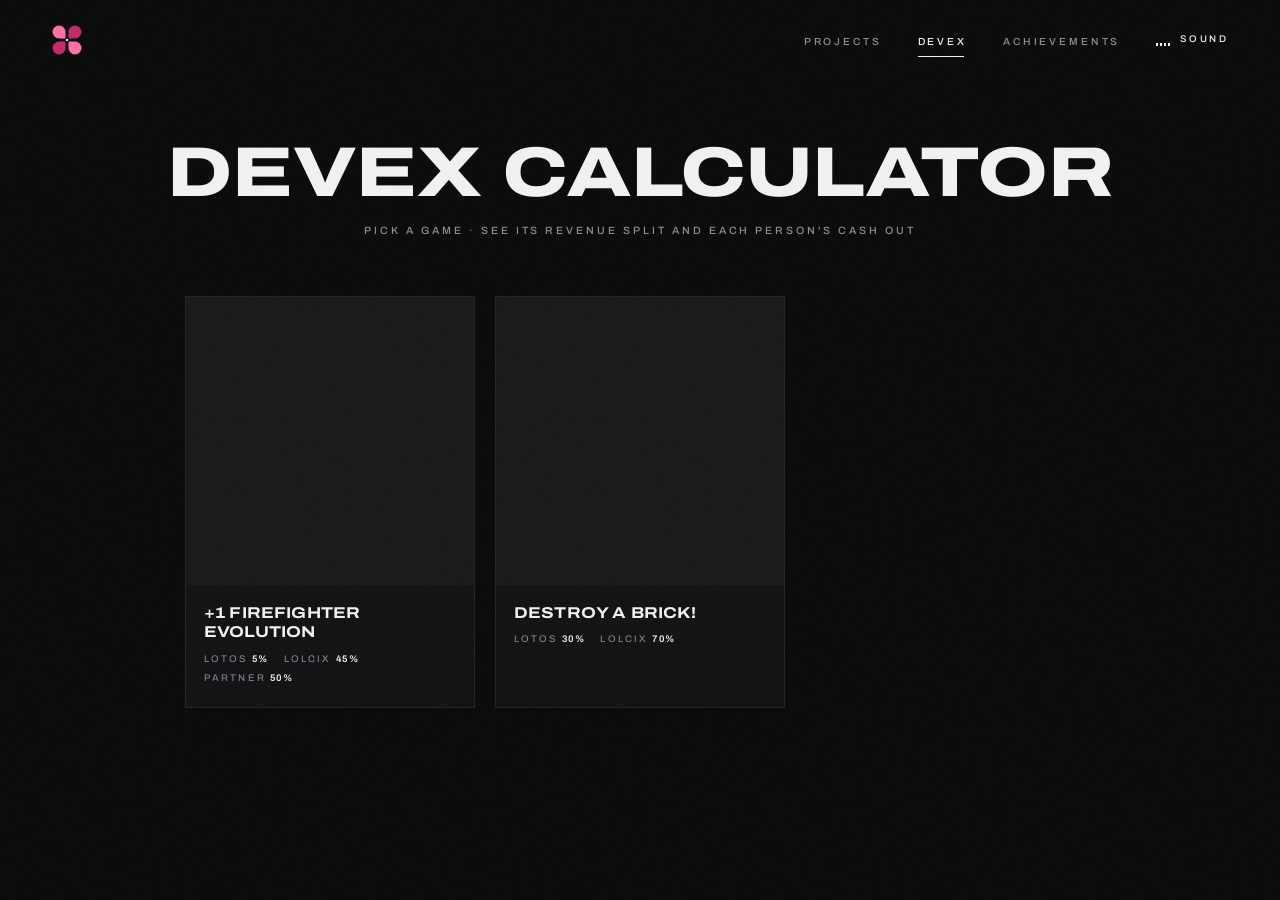
==== commit daea7ad1: "Tone colors down: dark, black and white, pink only as a small accent Keeps all the motion (petals an" ====
--- a/devex.html
+++ b/devex.html
@@ -25,11 +25,10 @@
 .game img:not([src]){visibility:hidden}
 .game h1{font-size:clamp(1.5rem,4.2vw,2.8rem);line-height:1.05}
 .split-line{margin:6px 0 40px}
-.calc{padding:30px 32px;margin-bottom:18px;border-color:transparent;
-  background:linear-gradient(var(--panel),var(--panel)) padding-box,linear-gradient(140deg,rgba(255,111,168,.55),rgba(167,139,250,.3) 40%,var(--line) 75%) border-box}
+.calc{padding:30px 32px;margin-bottom:18px}
 label{display:block;margin-bottom:10px}
 .inp{display:flex;align-items:center;gap:14px;border-bottom:1px solid var(--line);transition:border-color .2s}
-.inp:focus-within{border-color:var(--pink)}
+.inp:focus-within{border-color:var(--text)}
 .inp input{flex:1;min-width:0;font:inherit;font-stretch:125%;font-weight:800;font-size:clamp(2rem,7vw,3.4rem);letter-spacing:-.01em;
   font-variant-numeric:tabular-nums;color:var(--text);background:none;border:0;outline:0;padding:6px 0}
 .inp input::placeholder{color:#2e2e33}
@@ -40,9 +39,9 @@
 .person{padding:24px 26px}
 .who{display:flex;justify-content:space-between;align-items:baseline;gap:12px}
 .who b{font-stretch:118%;font-weight:700;font-size:1rem;text-transform:uppercase;letter-spacing:.04em}
-.who span{font-size:.7rem;font-weight:600;letter-spacing:.2em;background:var(--grad);-webkit-background-clip:text;background-clip:text;color:transparent}
+.who span{font-size:.7rem;font-weight:600;letter-spacing:.2em;color:var(--mute)}
 .bar{height:2px;background:var(--line);margin:14px 0 18px}
-.bar i{display:block;height:100%;background:var(--grad);transition:width .5s var(--ease)}
+.bar i{display:block;height:100%;background:var(--text);transition:width .5s var(--ease)}
 .rbx{font-stretch:118%;font-weight:800;font-size:1.8rem;line-height:1.2;letter-spacing:-.01em;font-variant-numeric:tabular-nums;overflow-wrap:anywhere}
 .pln{margin-top:4px;color:var(--mute);font-size:.82rem;font-variant-numeric:tabular-nums}
 .pln b{color:var(--text);font-weight:600;font-size:1rem}
--- a/site.css
+++ b/site.css
@@ -1,59 +1,50 @@
 /* ============================================================
-   Shared look of all pages: near-black base, wide display type and
-   pink → violet gradient accents (the petal colors of the logo).
+   Shared look of all pages: dark, black and white, wide display type.
+   One color only – the pink of the logo – used sparingly (logo, petals, "live" dots).
    Motion and sound live in fx.js.
    ============================================================ */
 :root{
-  --bg:#0a0a0b; --panel:#111113; --panel2:#18181b; --line:#232327; --text:#f2f2f3; --mute:#8e8e95; --dim:#55555c;
-  --pink:#ff6fa8; --violet:#a78bfa; --indigo:#7c6cff; --peach:#ffb38a;
-  --grad:linear-gradient(90deg,var(--pink),var(--violet));
-  --grad-warm:linear-gradient(90deg,var(--peach),var(--pink) 45%,var(--violet));
-  --grad-deep:linear-gradient(90deg,#d63f7e,#7357e8);    /* darker, for white text on top */
+  --bg:#09090a; --panel:#111113; --panel2:#18181b; --line:#232327; --text:#f2f2f3; --mute:#8e8e95; --dim:#55555c;
+  --accent:#ff6fa8;
   --font:'Archivo',system-ui,sans-serif;
   --ease:cubic-bezier(.2,.8,.2,1);
   color-scheme:dark;
 }
 *{box-sizing:border-box;margin:0}
-/* soft pink / violet light in the corners instead of flat black */
-html{background:
-  radial-gradient(900px 560px at 6% -4%,rgba(255,111,168,.08),transparent 65%),
-  radial-gradient(820px 620px at 104% 16%,rgba(124,108,255,.07),transparent 65%),
-  var(--bg)}
+html{background:var(--bg)}
 html.motion{scroll-behavior:smooth}
 body{font-family:var(--font);color:var(--text);line-height:1.6;-webkit-font-smoothing:antialiased}
-/* film grain over everything */
+/* film grain over everything, so the black isn't flat */
 body::after{content:"";position:fixed;inset:0;z-index:70;pointer-events:none;opacity:.045;
   background-image:url("data:image/svg+xml,%3Csvg xmlns='http://www.w3.org/2000/svg' width='180' height='180'%3E%3Cfilter id='n'%3E%3CfeTurbulence type='fractalNoise' baseFrequency='.85' numOctaves='2' stitchTiles='stitch'/%3E%3CfeColorMatrix type='saturate' values='0'/%3E%3C/filter%3E%3Crect width='100%25' height='100%25' filter='url(%23n)'/%3E%3C/svg%3E")}
-::selection{background:var(--pink);color:#0a0a0b}
+::selection{background:var(--text);color:var(--bg)}
 a{color:inherit;text-decoration:none}
-:focus-visible{outline:1px solid var(--pink);outline-offset:4px}
+:focus-visible{outline:1px solid var(--text);outline-offset:4px}
 
 /* type */
 .wide{font-family:var(--font);font-stretch:125%;font-weight:800;text-transform:uppercase;letter-spacing:-.01em;line-height:.95}
 .caps{font-size:.66rem;font-weight:500;letter-spacing:.28em;text-transform:uppercase;color:var(--mute)}
 .title{font-family:var(--font);font-stretch:112%;font-weight:700;text-transform:uppercase;letter-spacing:.07em;line-height:1.15;font-size:clamp(1.5rem,3.2vw,2.3rem)}
 .lead{color:var(--mute);font-size:.88rem;line-height:1.7;max-width:46ch}
-.grad-text{background:var(--grad);-webkit-background-clip:text;background-clip:text;color:transparent}
 
-/* heading letters that rise in one by one (fx.js, [data-split]) and the light that later sweeps over them */
+/* heading letters that rise in one by one (fx.js, [data-split]) and a chrome-like glint that later sweeps over them */
 .ch{display:inline-block;animation:ch-in 1s var(--ease) backwards;animation-delay:calc(var(--i) * 45ms + .15s)}
 @keyframes ch-in{from{opacity:0;transform:translateY(.45em) rotate(8deg) scale(.9);filter:blur(10px)}}
-.shine{background:linear-gradient(100deg,var(--text) 0 40%,#ffc2dc 46%,#d6c8ff 52%,var(--text) 58% 100%);background-size:280% 100%;background-position:100% 0;
+.shine{background:linear-gradient(100deg,var(--text) 0 42%,#8d8d95 47%,#fff 50%,#8d8d95 53%,var(--text) 58% 100%);background-size:280% 100%;background-position:100% 0;
   -webkit-background-clip:text;background-clip:text;color:transparent;animation:shine 7s ease-in-out 1.5s infinite}
 @keyframes shine{0%{background-position:100% 0}32%,100%{background-position:0 0}}
 
 /* nav */
 .nav{position:fixed;top:0;left:0;right:0;z-index:20;display:flex;justify-content:space-between;align-items:center;gap:16px;
   padding:24px 4vw;transition:background-color .3s,padding .3s}
-.nav.solid{background:rgba(10,10,11,.78);-webkit-backdrop-filter:blur(12px);backdrop-filter:blur(12px);padding-block:16px}
-.nav.solid::after{content:"";position:absolute;left:0;right:0;bottom:0;height:1px;
-  background:linear-gradient(90deg,transparent,rgba(255,111,168,.35),rgba(167,139,250,.35),transparent)}
+.nav.solid{background:rgba(9,9,10,.82);-webkit-backdrop-filter:blur(12px);backdrop-filter:blur(12px);padding-block:16px}
+.nav.solid::after{content:"";position:absolute;left:0;right:0;bottom:0;height:1px;background:var(--line)}
 .nav .mark{display:flex;align-items:center}
 .nav .mark img{width:32px;height:32px;display:block;transition:transform .9s cubic-bezier(.3,1.5,.4,1)}
 .nav .mark:hover img{transform:rotate(90deg) scale(1.08)}
 .nav ul{display:flex;align-items:center;gap:clamp(18px,3vw,36px);list-style:none;padding:0}
 .nav ul a{position:relative;display:inline-block;font-size:.64rem;font-weight:500;letter-spacing:.28em;text-transform:uppercase;color:var(--mute);transition:color .2s}
-.nav ul a::after{content:"";position:absolute;left:0;right:.28em;bottom:-6px;height:1px;background:var(--grad);
+.nav ul a::after{content:"";position:absolute;left:0;right:.28em;bottom:-6px;height:1px;background:var(--text);
   transform:scaleX(0);transform-origin:right;transition:transform .45s var(--ease)}
 .nav ul a:hover,.nav ul a[aria-current]{color:var(--text)}
 .nav ul a:hover::after,.nav ul a[aria-current]::after{transform:scaleX(1);transform-origin:left}
@@ -63,17 +54,17 @@
   font:inherit;font-size:.6rem;font-weight:500;letter-spacing:.28em;text-transform:uppercase;transition:color .2s}
 .snd:hover,.snd[aria-pressed=true]{color:var(--text)}
 .snd .eq{display:flex;align-items:flex-end;gap:2px;height:12px}
-.snd .eq i{width:2px;height:100%;background:linear-gradient(0deg,var(--pink),var(--violet));transform-origin:bottom;transform:scaleY(.25);transition:transform .3s}
+.snd .eq i{width:2px;height:100%;background:currentColor;transform-origin:bottom;transform:scaleY(.25);transition:transform .3s}
 .snd[aria-pressed=true] .eq i{animation:eq 1s ease-in-out infinite alternate}
 .snd[aria-pressed=true] .eq i:nth-child(2){animation-duration:.8s;animation-delay:-.4s}
 .snd[aria-pressed=true] .eq i:nth-child(3){animation-duration:1.15s;animation-delay:-.2s}
 .snd[aria-pressed=true] .eq i:nth-child(4){animation-duration:.9s;animation-delay:-.6s}
 @keyframes eq{from{transform:scaleY(.25)}to{transform:scaleY(1)}}
 
-/* scroll progress (fx.js) and the soft light that follows the mouse (fx.js) */
-.progress{position:fixed;top:0;left:0;right:0;height:2px;z-index:30;pointer-events:none;background:var(--grad-warm);transform-origin:left;transform:scaleX(0)}
+/* scroll progress (fx.js) and the faint light that follows the mouse (fx.js) */
+.progress{position:fixed;top:0;left:0;right:0;height:2px;z-index:30;pointer-events:none;background:rgba(242,242,243,.75);transform-origin:left;transform:scaleX(0)}
 .glow{position:fixed;left:-320px;top:-320px;width:640px;height:640px;z-index:-1;pointer-events:none;border-radius:50%;
-  background:radial-gradient(circle,rgba(255,111,168,.10),rgba(124,108,255,.06) 38%,transparent 66%);opacity:0;transition:opacity .6s}
+  background:radial-gradient(circle,rgba(255,255,255,.045),transparent 62%);opacity:0;transition:opacity .6s}
 .glow.on{opacity:1}
 
 /* "scroll" cue on the right */
@@ -82,33 +73,33 @@
 .scroll{writing-mode:vertical-rl;font-size:.56rem;font-weight:500;letter-spacing:.32em;text-transform:uppercase;color:var(--mute);
   display:flex;align-items:center;gap:14px}
 .scroll::after{content:"";width:1px;height:48px;
-  background:linear-gradient(var(--pink),var(--violet)) 0 -48px/1px 48px no-repeat,rgba(142,142,149,.45);animation:cue 2.4s var(--ease) infinite}
+  background:linear-gradient(var(--text),var(--text)) 0 -48px/1px 48px no-repeat,rgba(142,142,149,.4);animation:cue 2.4s var(--ease) infinite}
 @keyframes cue{to{background-position:0 48px}}
 .scroll:hover{color:var(--text)}
 .rail.gone{opacity:0;pointer-events:none}
 
-/* buttons (fx.js also pulls them a little toward the cursor), panels */
+/* buttons: white fill slides in on hover (fx.js also pulls them a little toward the cursor), panels */
 .btn{position:relative;isolation:isolate;overflow:hidden;display:inline-block;padding:14px 48px;background:var(--panel2);border:1px solid var(--line);color:#c9c9cf;
   font-size:.62rem;font-weight:500;letter-spacing:.32em;text-transform:uppercase;
-  transition:color .3s,border-color .3s,box-shadow .4s,translate .5s var(--ease)}
-.btn::before{content:"";position:absolute;inset:0;z-index:-1;background:var(--grad-deep);transform:scaleX(0);transform-origin:right;transition:transform .55s var(--ease)}
-.btn:hover{color:#fff;border-color:transparent;box-shadow:0 14px 34px -14px rgba(255,111,168,.6)}
+  transition:color .35s,border-color .35s,translate .5s var(--ease)}
+.btn::before{content:"";position:absolute;inset:0;z-index:-1;background:var(--text);transform:scaleX(0);transform-origin:right;transition:transform .55s var(--ease)}
+.btn:hover{color:var(--bg);border-color:var(--text)}
 .btn:hover::before{transform:scaleX(1);transform-origin:left}
 .panel{background:var(--panel);border:1px solid var(--line)}
 
-/* game cards: tilt toward the cursor and a gradient rim + light under it (fx.js sets --mx / --my) */
+/* game cards: tilt toward the cursor, a white rim + light under it (fx.js sets --mx / --my) */
 .gl{display:grid;grid-template-columns:repeat(auto-fill,minmax(230px,290px));justify-content:center;gap:20px}
 .gcard{--mx:50%;--my:50%;position:relative;display:block;background:var(--panel);border:1px solid var(--line);
   transition:border-color .3s,box-shadow .4s,transform .6s var(--ease)}
-.gcard:hover{border-color:transparent;box-shadow:0 30px 60px -30px rgba(255,111,168,.45);transition:border-color .3s,box-shadow .4s,transform .15s ease-out}
+.gcard:hover{border-color:transparent;box-shadow:0 30px 60px -28px rgba(0,0,0,.9);transition:border-color .3s,box-shadow .4s,transform .15s ease-out}
 .gcard::before{content:"";position:absolute;inset:-1px;z-index:2;padding:1px;pointer-events:none;opacity:0;transition:opacity .35s;
-  background:radial-gradient(240px circle at var(--mx) var(--my),var(--pink),var(--violet) 45%,rgba(255,255,255,.08) 75%);
+  background:radial-gradient(240px circle at var(--mx) var(--my),rgba(255,255,255,.8),rgba(255,255,255,.14) 60%,rgba(255,255,255,.07) 80%);
   -webkit-mask:linear-gradient(#000 0 0) content-box,linear-gradient(#000 0 0);-webkit-mask-composite:xor;
   mask:linear-gradient(#000 0 0) content-box exclude,linear-gradient(#000 0 0)}
 .gcard:hover::before{opacity:1}
 .gcard .img{position:relative;aspect-ratio:1;overflow:hidden;background:var(--panel2)}
 .gcard .img::after{content:"";position:absolute;inset:0;pointer-events:none;opacity:0;transition:opacity .35s;
-  background:radial-gradient(360px circle at var(--mx) var(--my),rgba(255,255,255,.18),transparent 45%)}
+  background:radial-gradient(360px circle at var(--mx) var(--my),rgba(255,255,255,.16),transparent 45%)}
 .gcard:hover .img::after{opacity:1}
 .gcard .img img{position:absolute;inset:0;width:100%;height:100%;object-fit:cover;transition:transform .7s var(--ease)}
 .gcard:hover .img img{transform:scale(1.05)}
@@ -118,12 +109,11 @@
 .gcard .meta b{color:var(--text);font-weight:600;letter-spacing:.06em}
 .ph{position:absolute;inset:0;display:grid;place-items:center}
 .ph img{position:static!important;width:30%!important;height:auto!important;opacity:.25;filter:none!important;transform:none!important}
-.gcard .live{width:6px;height:6px;border-radius:50%;background:var(--pink);display:inline-block;margin-right:7px;vertical-align:middle;animation:pingp 2s infinite}
+.gcard .live{width:6px;height:6px;border-radius:50%;background:var(--accent);display:inline-block;margin-right:7px;vertical-align:middle;animation:pingp 2s infinite}
 @keyframes ping{0%{box-shadow:0 0 0 0 rgba(242,242,243,.45)}70%,100%{box-shadow:0 0 0 7px rgba(242,242,243,0)}}
-@keyframes pingp{0%{box-shadow:0 0 0 0 rgba(255,111,168,.6)}70%,100%{box-shadow:0 0 0 7px rgba(255,111,168,0)}}
+@keyframes pingp{0%{box-shadow:0 0 0 0 rgba(255,111,168,.55)}70%,100%{box-shadow:0 0 0 7px rgba(255,111,168,0)}}
 
-footer{text-align:center;padding:34px 4vw;border-top:1px solid;
-  border-image:linear-gradient(90deg,transparent,rgba(255,111,168,.4),rgba(167,139,250,.4),transparent) 1}
+footer{text-align:center;padding:34px 4vw;border-top:1px solid var(--line)}
 
 /* page-to-page crossfade (browsers that support cross-document view transitions) */
 @media (prefers-reduced-motion:no-preference){
